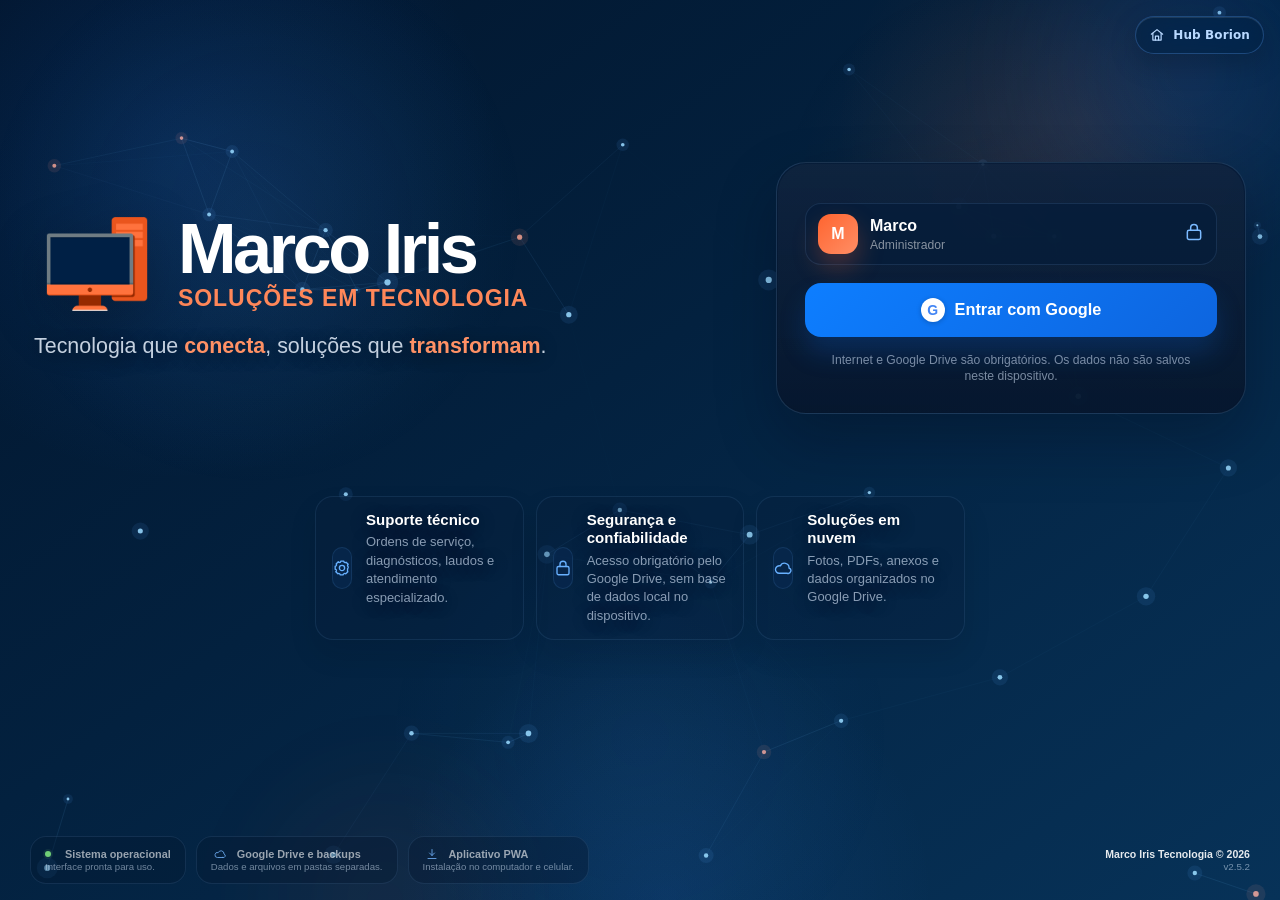
==== atualizar.html @ 64a202b4 "Add files via upload" ====
<!doctype html>
<html lang="pt-BR">
<head>
  <meta charset="utf-8">
  <meta name="viewport" content="width=device-width,initial-scale=1">
  <meta name="theme-color" content="#042344">
  <title>Atualizando Marco Iris</title>
  <style>
    *{box-sizing:border-box}body{margin:0;min-height:100vh;display:grid;place-items:center;padding:24px;font-family:Segoe UI,Arial,sans-serif;color:#eef7ff;background:radial-gradient(circle at 70% 15%,rgba(12,101,217,.38),transparent 34%),linear-gradient(145deg,#02152c,#07345f)}
    .box{width:min(520px,100%);padding:32px;border-radius:28px;background:rgba(11,39,75,.88);border:1px solid rgba(130,184,240,.2);box-shadow:0 32px 90px rgba(0,0,0,.42);backdrop-filter:blur(24px);text-align:center}.spinner{width:56px;height:56px;margin:0 auto 20px;border:4px solid rgba(255,255,255,.12);border-top-color:#ff642f;border-radius:50%;animation:girar .8s linear infinite}@keyframes girar{to{transform:rotate(360deg)}}h1{margin:0 0 10px}p{margin:0;color:#a8bfd8;line-height:1.55}.ok{color:#70dfad}
  </style>
</head>
<body>
  <main class="box"><div class="spinner"></div><h1>Atualizando o sistema</h1><p id="status">Removendo a versão antiga e preparando a interface v2.5.2…</p></main>
  <script>
    (async()=>{
      try{
        const appBase=new URL('./',location.href).href;
        if('serviceWorker' in navigator){
          const regs=await navigator.serviceWorker.getRegistrations();
          await Promise.all(regs.filter(reg=>reg.scope===appBase).map(reg=>reg.unregister()));
        }
        if('caches' in window){
          const keys=await caches.keys();
          await Promise.all(keys.filter(key=>key.startsWith('marco-iris-')).map(key=>caches.delete(key)));
        }
        if('indexedDB' in window){
          const legacy=['marco_iris_tecnologia_db_v240_clean','marco_iris_tecnologia_db','marco_iris_tecnologia'];
          await Promise.all(legacy.map(name=>new Promise(resolve=>{const request=indexedDB.deleteDatabase(name);request.onsuccess=request.onerror=request.onblocked=()=>resolve();})));
        }
        document.getElementById('status').innerHTML='<span class="ok">Atualização concluída.</span><br>Abrindo o modo 100% Google Drive…';
      }catch(e){
        document.getElementById('status').textContent='A limpeza automática terminou com uma pendência. O sistema será aberto mesmo assim.';
      }
      setTimeout(()=>location.replace('./?v=2.5.2&cache='+Date.now()),900);
    })();
  </script>
</body>
</html>
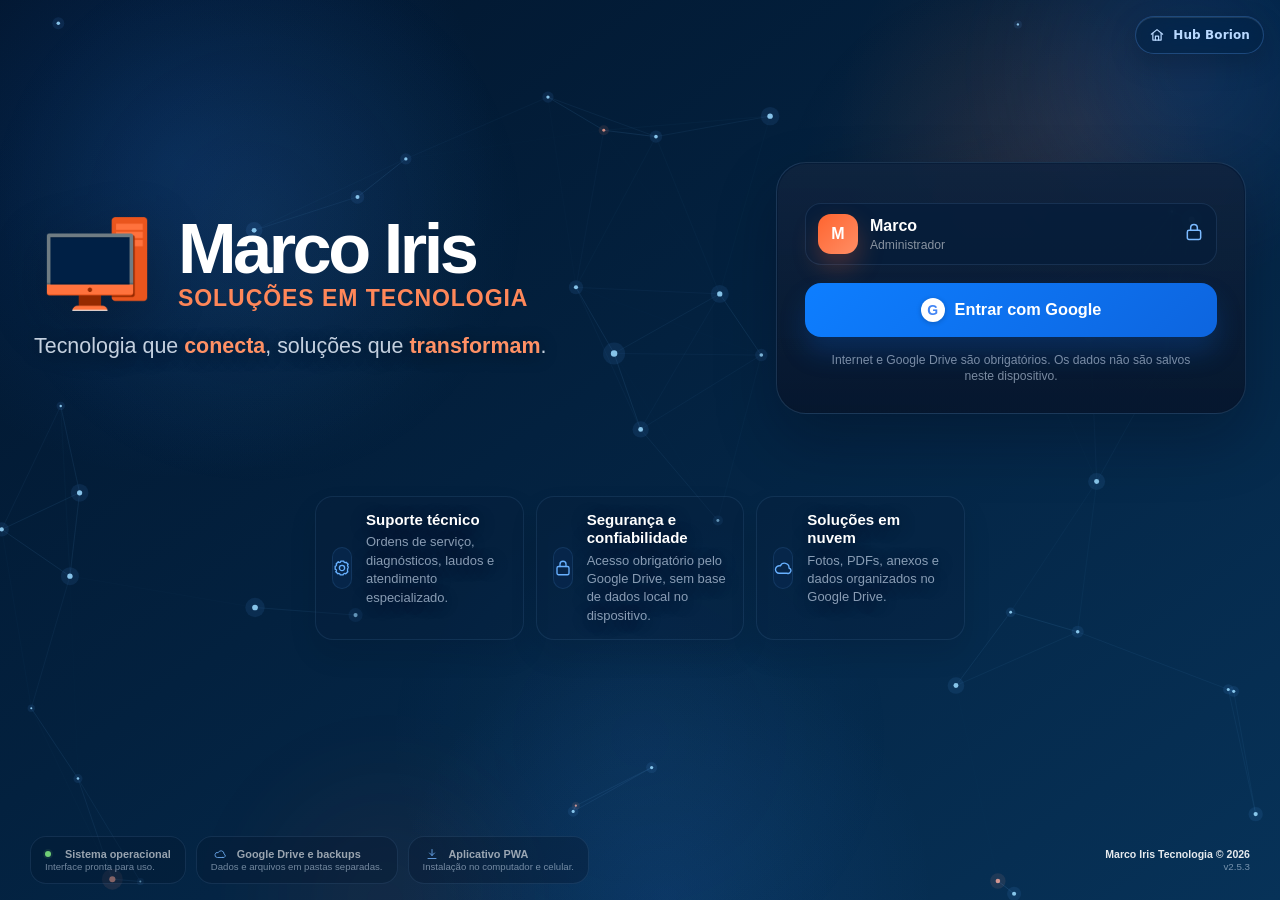
==== commit 73fca3d4: "Add files via upload" ====
--- a/atualizar.html
+++ b/atualizar.html
@@ -11,7 +11,7 @@
   </style>
 </head>
 <body>
-  <main class="box"><div class="spinner"></div><h1>Atualizando o sistema</h1><p id="status">Removendo a versão antiga e preparando a interface v2.5.2…</p></main>
+  <main class="box"><div class="spinner"></div><h1>Atualizando o sistema</h1><p id="status">Removendo a versão antiga e preparando a interface v2.5.3…</p></main>
   <script>
     (async()=>{
       try{
@@ -32,7 +32,7 @@
       }catch(e){
         document.getElementById('status').textContent='A limpeza automática terminou com uma pendência. O sistema será aberto mesmo assim.';
       }
-      setTimeout(()=>location.replace('./?v=2.5.2&cache='+Date.now()),900);
+      setTimeout(()=>location.replace('./?v=2.5.3&cache='+Date.now()),900);
     })();
   </script>
 </body>
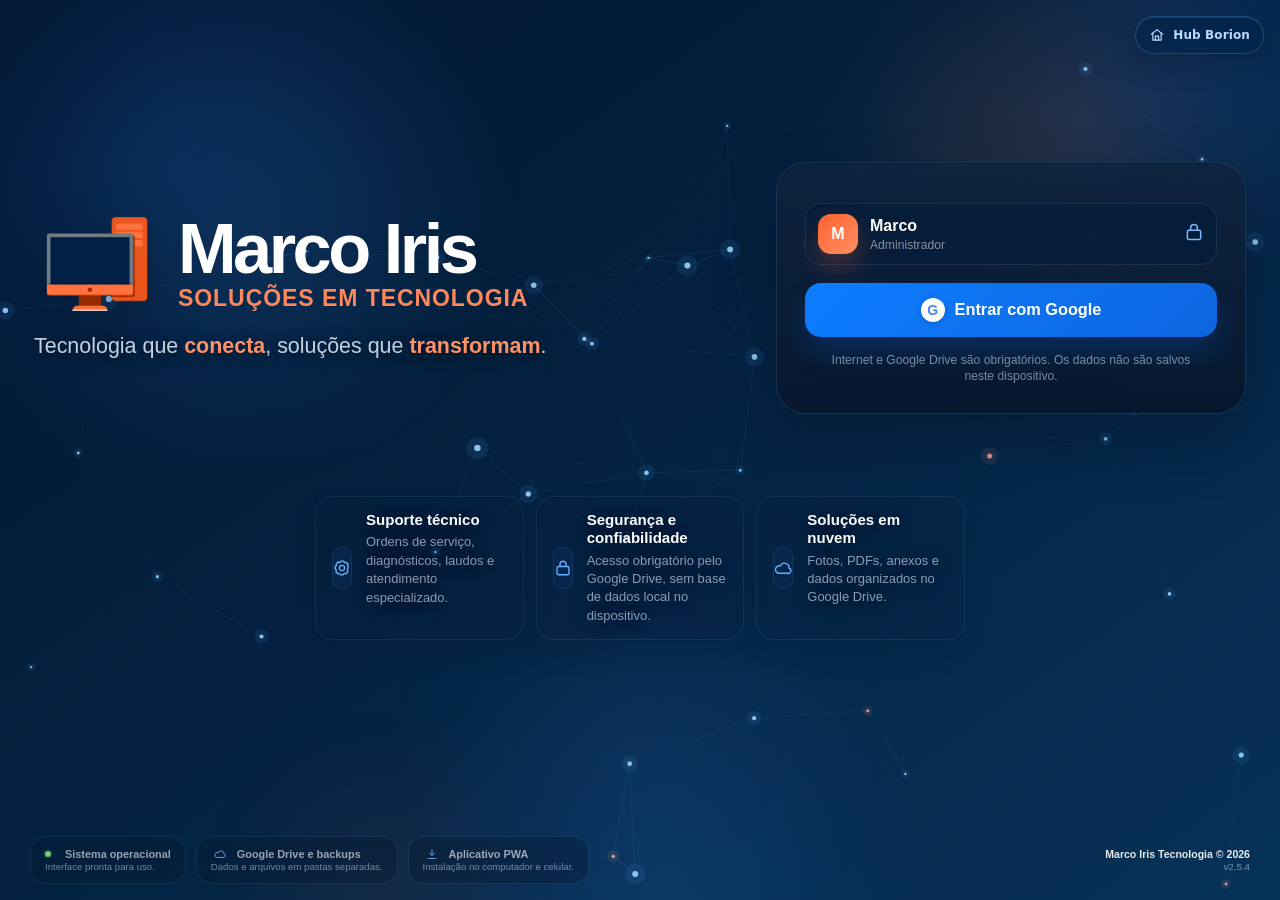
==== commit 63f25829: "Add files via upload" ====
--- a/atualizar.html
+++ b/atualizar.html
@@ -11,7 +11,7 @@
   </style>
 </head>
 <body>
-  <main class="box"><div class="spinner"></div><h1>Atualizando o sistema</h1><p id="status">Removendo a versão antiga e preparando a interface v2.5.3…</p></main>
+  <main class="box"><div class="spinner"></div><h1>Atualizando o sistema</h1><p id="status">Removendo a versão antiga e preparando a interface v2.5.4…</p></main>
   <script>
     (async()=>{
       try{
@@ -32,7 +32,7 @@
       }catch(e){
         document.getElementById('status').textContent='A limpeza automática terminou com uma pendência. O sistema será aberto mesmo assim.';
       }
-      setTimeout(()=>location.replace('./?v=2.5.3&cache='+Date.now()),900);
+      setTimeout(()=>location.replace('./?v=2.5.4&cache='+Date.now()),900);
     })();
   </script>
 </body>
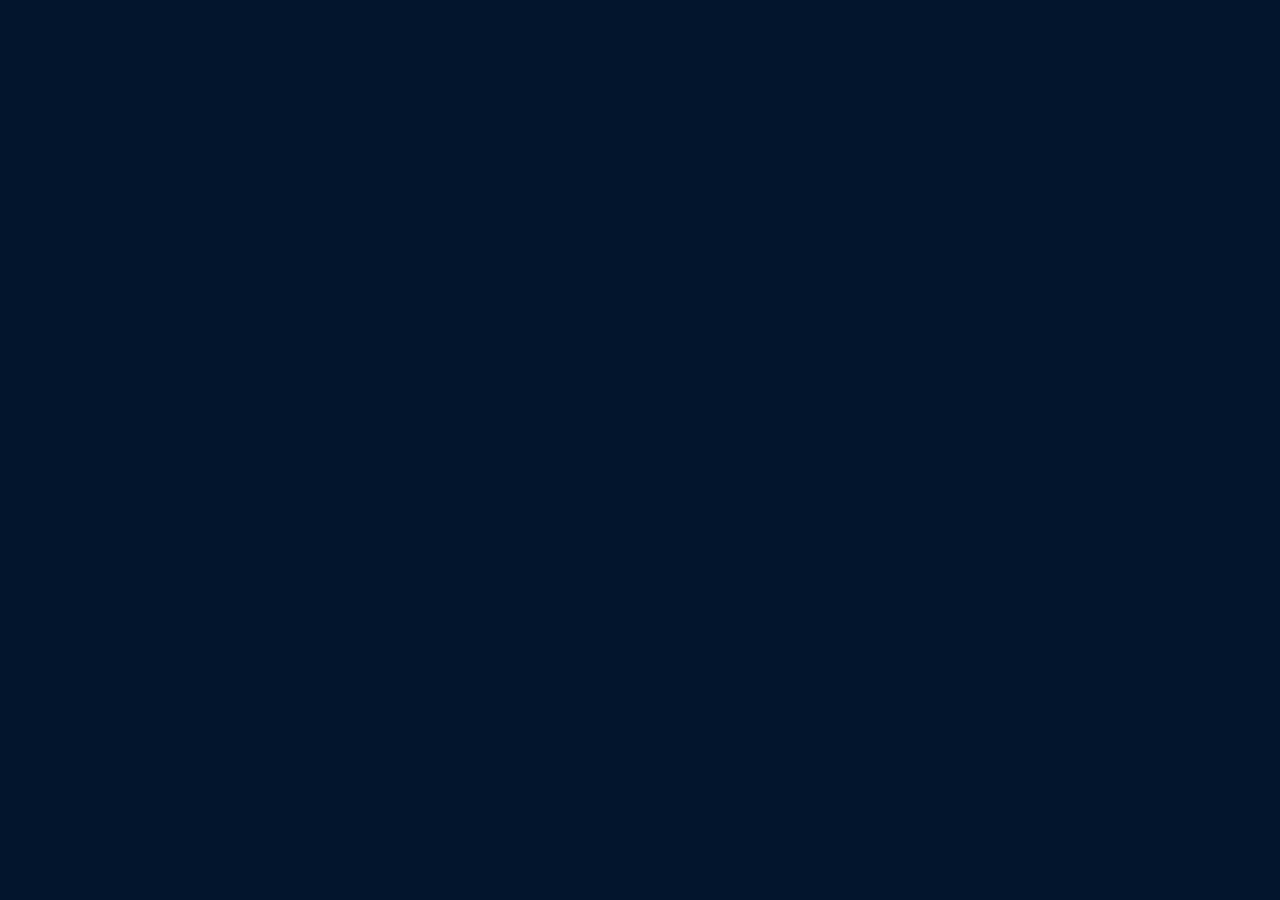
==== commit 17215385: "Add files via upload" ====
--- a/atualizar.html
+++ b/atualizar.html
@@ -11,7 +11,7 @@
   </style>
 </head>
 <body>
-  <main class="box"><div class="spinner"></div><h1>Atualizando o sistema</h1><p id="status">Removendo a versão antiga e preparando a interface v2.5.4…</p></main>
+  <main class="box"><div class="spinner"></div><h1>Atualizando o sistema</h1><p id="status">Removendo a versão antiga e preparando a interface v2.5.5…</p></main>
   <script>
     (async()=>{
       try{
@@ -32,7 +32,7 @@
       }catch(e){
         document.getElementById('status').textContent='A limpeza automática terminou com uma pendência. O sistema será aberto mesmo assim.';
       }
-      setTimeout(()=>location.replace('./?v=2.5.4&cache='+Date.now()),900);
+      setTimeout(()=>location.replace('./?v=2.5.5&cache='+Date.now()),900);
     })();
   </script>
 </body>
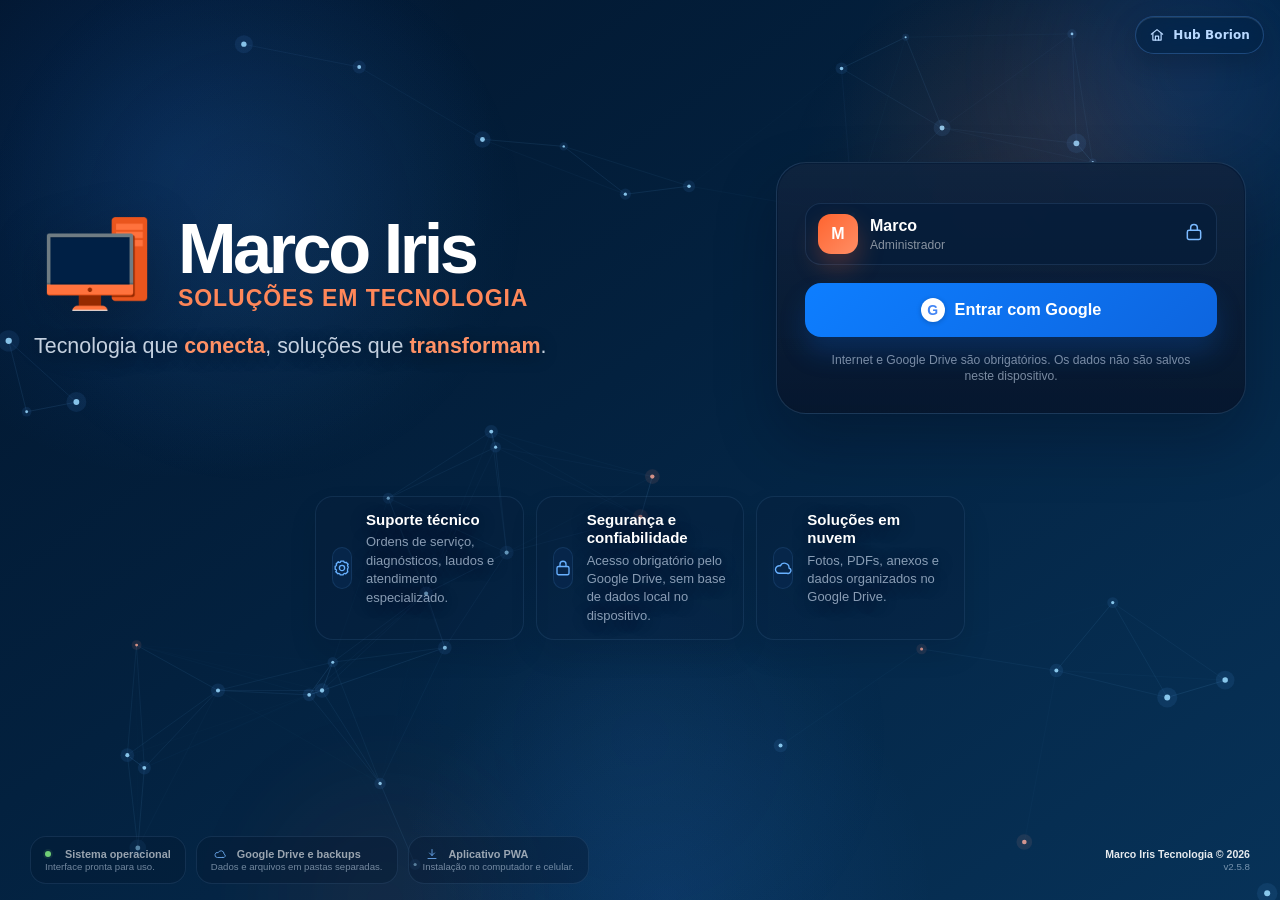
==== commit aa1e4e1a: "Add files via upload" ====
--- a/atualizar.html
+++ b/atualizar.html
@@ -11,7 +11,7 @@
   </style>
 </head>
 <body>
-  <main class="box"><div class="spinner"></div><h1>Atualizando o sistema</h1><p id="status">Removendo a versão antiga e preparando a interface v2.5.5…</p></main>
+  <main class="box"><div class="spinner"></div><h1>Atualizando o sistema</h1><p id="status">Removendo a versão antiga e preparando a interface v2.5.8…</p></main>
   <script>
     (async()=>{
       try{
@@ -32,7 +32,7 @@
       }catch(e){
         document.getElementById('status').textContent='A limpeza automática terminou com uma pendência. O sistema será aberto mesmo assim.';
       }
-      setTimeout(()=>location.replace('./?v=2.5.5&cache='+Date.now()),900);
+      setTimeout(()=>location.replace('./?v=2.5.8&cache='+Date.now()),900);
     })();
   </script>
 </body>
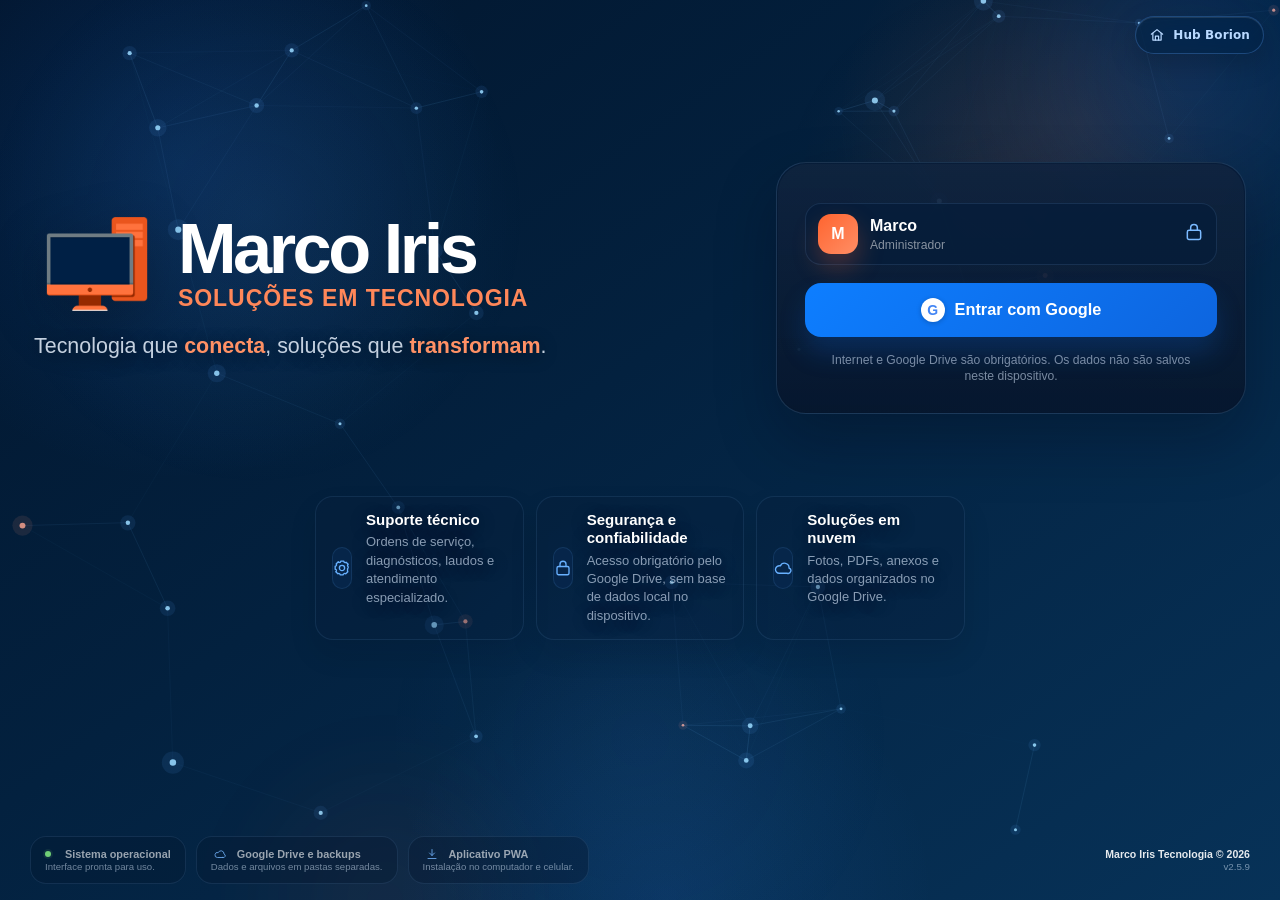
==== commit 2df32af6: "Add files via upload" ====
--- a/atualizar.html
+++ b/atualizar.html
@@ -11,7 +11,7 @@
   </style>
 </head>
 <body>
-  <main class="box"><div class="spinner"></div><h1>Atualizando o sistema</h1><p id="status">Removendo a versão antiga e preparando a interface v2.5.8…</p></main>
+  <main class="box"><div class="spinner"></div><h1>Atualizando o sistema</h1><p id="status">Removendo a versão antiga e preparando a interface v2.5.9…</p></main>
   <script>
     (async()=>{
       try{
@@ -32,7 +32,7 @@
       }catch(e){
         document.getElementById('status').textContent='A limpeza automática terminou com uma pendência. O sistema será aberto mesmo assim.';
       }
-      setTimeout(()=>location.replace('./?v=2.5.8&cache='+Date.now()),900);
+      setTimeout(()=>location.replace('./?v=2.5.9&cache='+Date.now()),900);
     })();
   </script>
 </body>
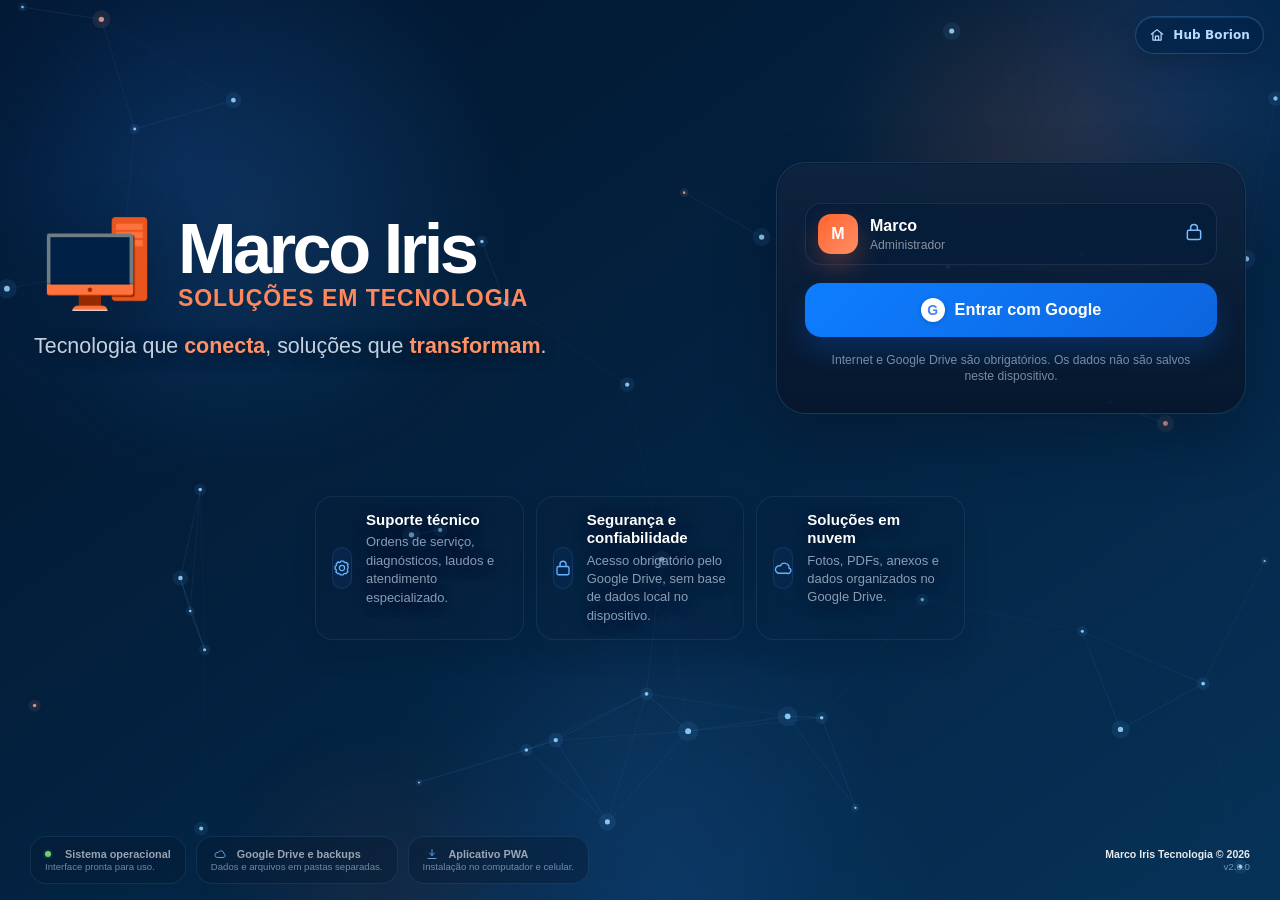
==== commit b89dfb7b: "Add files via upload" ====
--- a/atualizar.html
+++ b/atualizar.html
@@ -11,7 +11,7 @@
   </style>
 </head>
 <body>
-  <main class="box"><div class="spinner"></div><h1>Atualizando o sistema</h1><p id="status">Removendo a versão antiga e preparando a interface v2.5.9…</p></main>
+  <main class="box"><div class="spinner"></div><h1>Atualizando o sistema</h1><p id="status">Removendo a versão antiga e preparando a interface v2.6.0…</p></main>
   <script>
     (async()=>{
       try{
@@ -32,7 +32,7 @@
       }catch(e){
         document.getElementById('status').textContent='A limpeza automática terminou com uma pendência. O sistema será aberto mesmo assim.';
       }
-      setTimeout(()=>location.replace('./?v=2.5.9&cache='+Date.now()),900);
+      setTimeout(()=>location.replace('./?v=2.6.0&cache='+Date.now()),900);
     })();
   </script>
 </body>
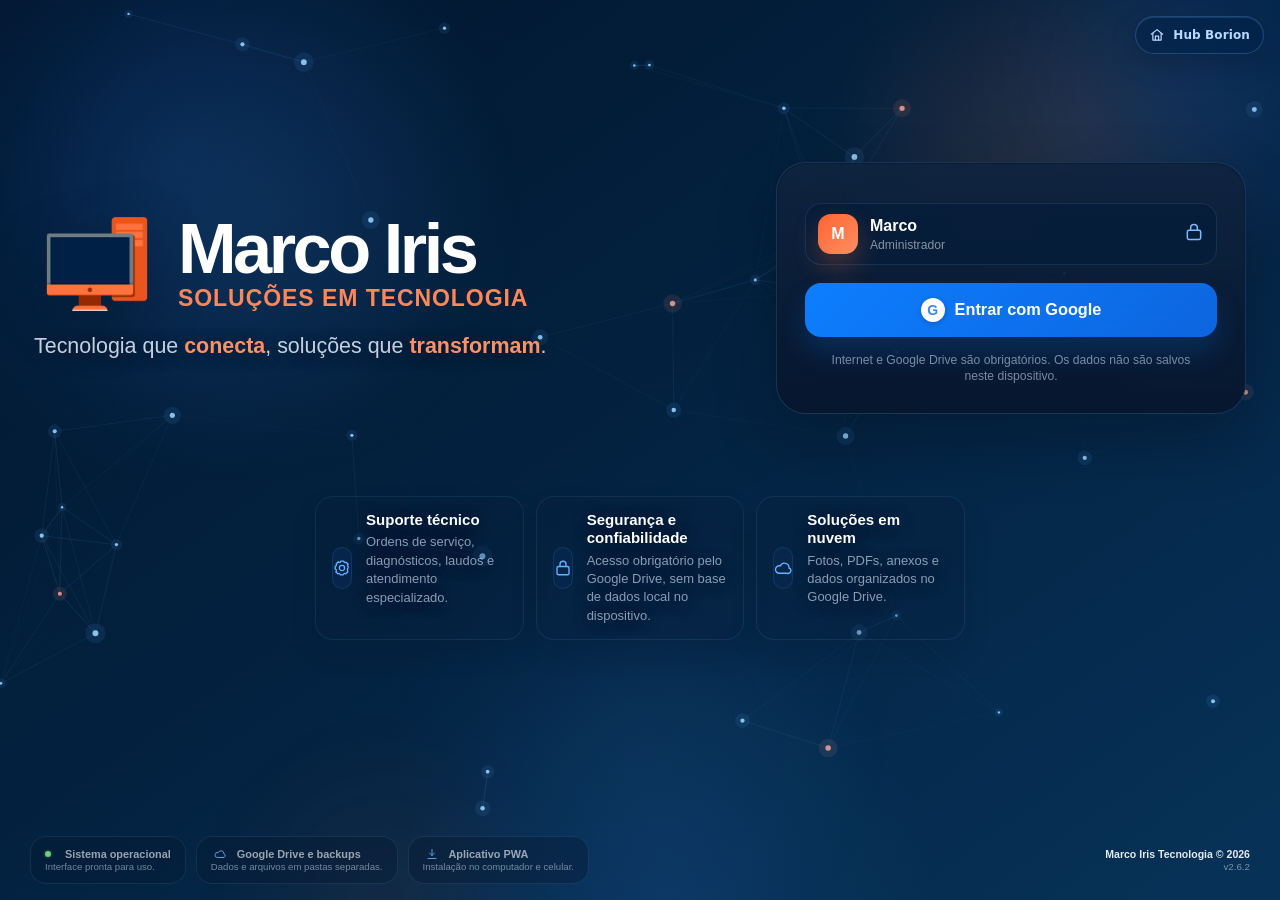
==== commit 1e631342: "Add files via upload" ====
--- a/atualizar.html
+++ b/atualizar.html
@@ -11,7 +11,7 @@
   </style>
 </head>
 <body>
-  <main class="box"><div class="spinner"></div><h1>Atualizando o sistema</h1><p id="status">Removendo a versão antiga e preparando a interface v2.6.0…</p></main>
+  <main class="box"><div class="spinner"></div><h1>Atualizando o sistema</h1><p id="status">Removendo a versão antiga e preparando a interface v2.6.2…</p></main>
   <script>
     (async()=>{
       try{
@@ -32,7 +32,7 @@
       }catch(e){
         document.getElementById('status').textContent='A limpeza automática terminou com uma pendência. O sistema será aberto mesmo assim.';
       }
-      setTimeout(()=>location.replace('./?v=2.6.0&cache='+Date.now()),900);
+      setTimeout(()=>location.replace('./?v=2.6.2&cache='+Date.now()),900);
     })();
   </script>
 </body>
